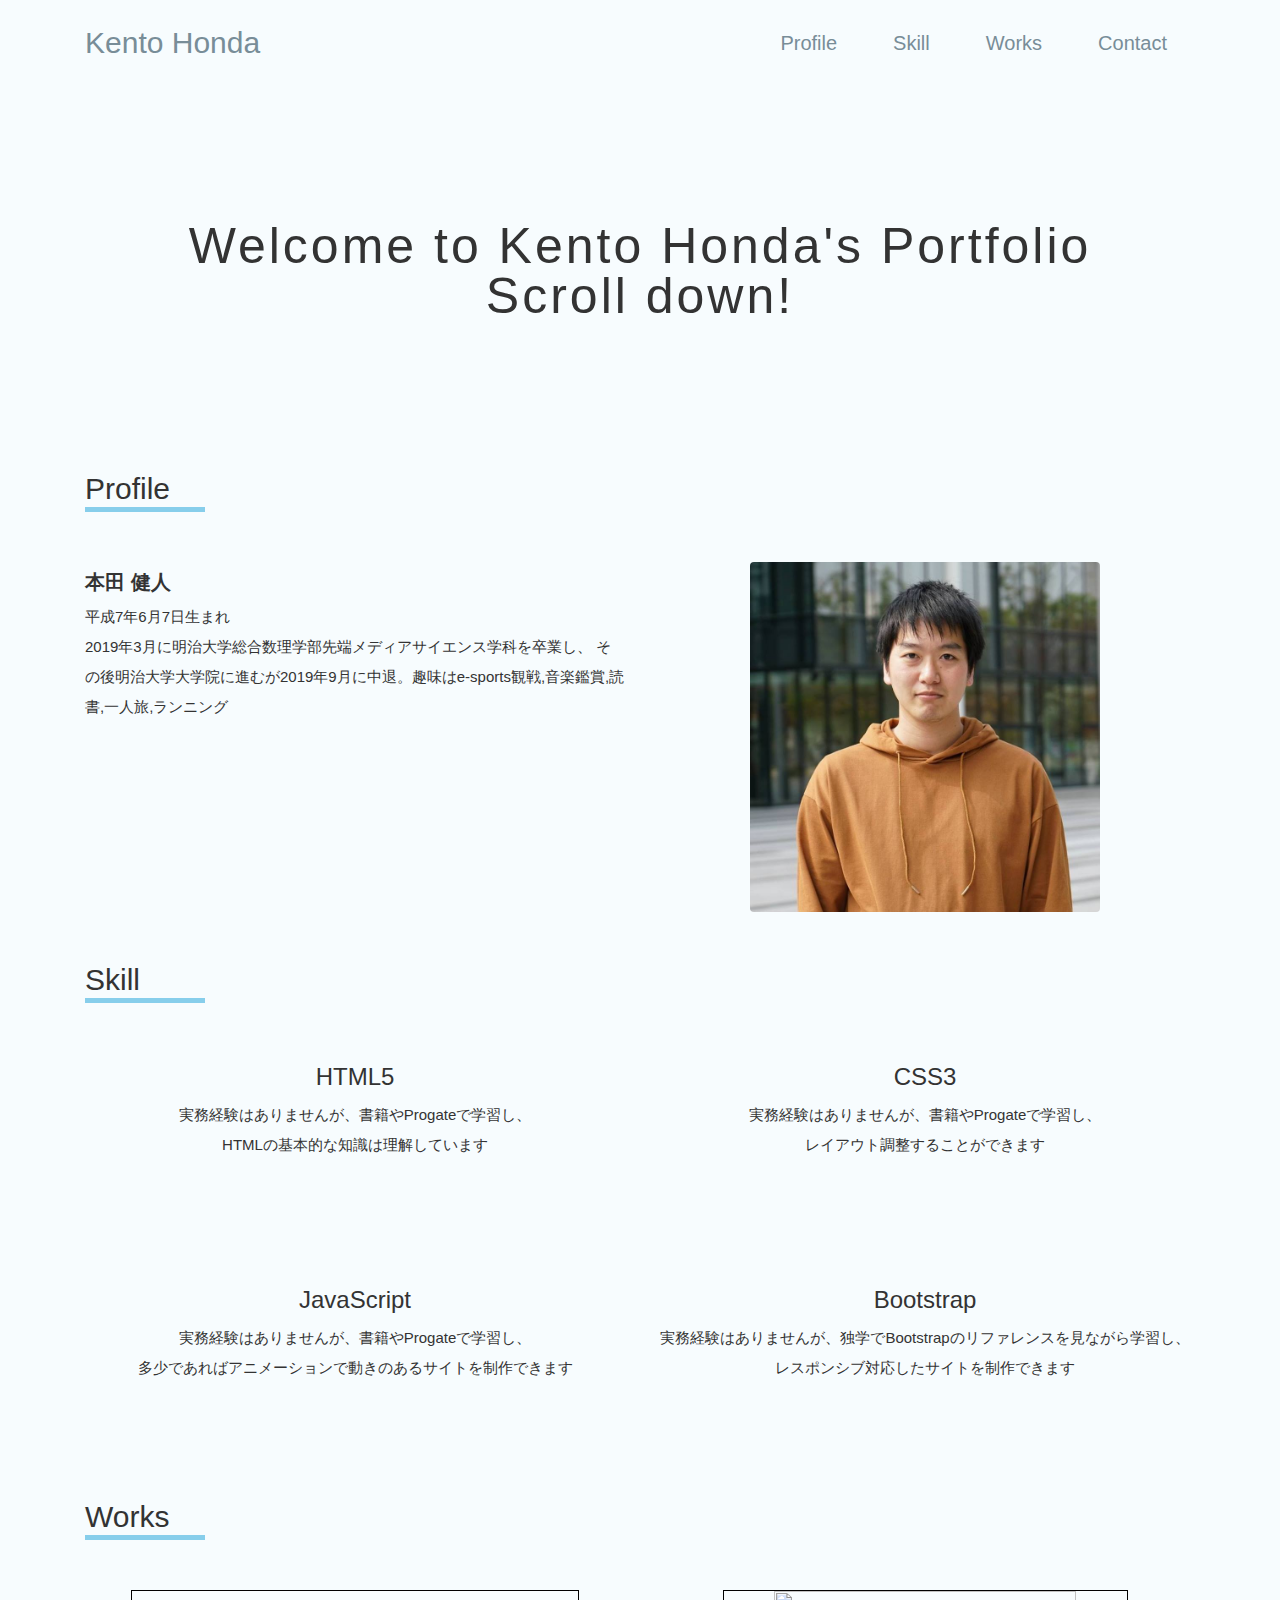
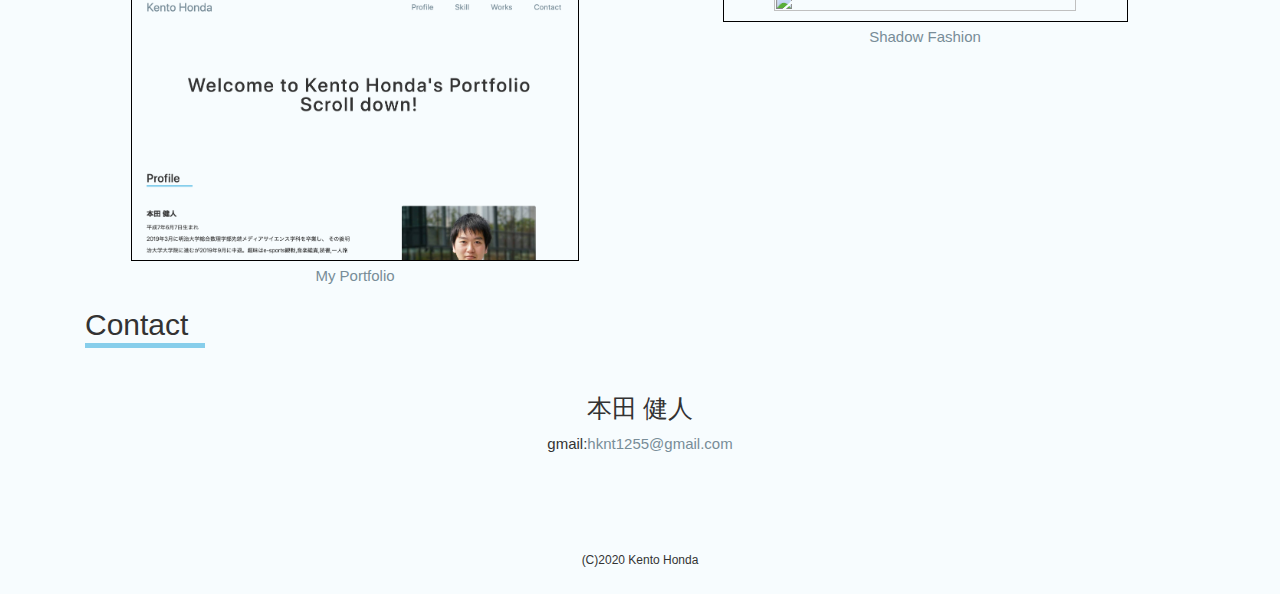
==== index.html @ eb07c44d "FirstCommit" ====
<!DOCTYPE html>
<html>
  <head>
    <meta charset="UTF-8">
    <title>本田健人のポートフォリオ</title>
    <meta http-equiv="X-UA-Compatible" content="IE=edge">
    <meta name="viewport" content="width=device-width, initial-scale=1">
    <script type="text/javascript" src="js/jquery-3.4.1.min.js"></script>
    <script type="text/javascript" src="js/bootstrap.js"></script>
    <script type="text/javascript" src="js/script.js"></script>
    <script src="https://kit.fontawesome.com/d9b17dc977.js" crossorigin="anonymous"></script>
    <link rel="stylesheet" href="css/bootstrap.css">
    <link rel="stylesheet" href="css/style.css">
  </head>
  <body>
    <!-- header始まり -->
    <header>
      <nav class="navbar navbar-expand-md">
        <div class="container">
          <div class="navbar-header logo">
            <a href="index.html" class="navbar-brand">Kento Honda</a>
          </div>

          <button class="navbar-toggler" type="button" data-toggle="collapse" data-target="#navmenu1" aria-controls="navmenu1" aria-expanded="false">
            <span class="navbar-toggler-icon"></span>
          </button>
          
          <div class="collapse navbar-collapse justify-content-end" id="navmenu1">
            <div class="navbar-nav global-nav menu-link">
              <a class="nav-item nav-link" href="#profile">Profile</a>
              <a class="nav-item nav-link" href="#skill">Skill</a>
              <a class="nav-item nav-link" href="#works">Works</a>
              <a class="nav-item nav-link" href="#contact">Contact</a>
            </div>
          </div>
        </div>
      </nav>
    </header>
    <!-- header終わり -->

    <!-- wrap始まり -->
    <div id="wrap">
      <div class="container">
        <div class="main-center">
          <div class="main-title">
            <h1>Welcome to Kento Honda's Portfolio<br>Scroll down!</h1>
          </div>
          <!-- Profile -->
          <h1 class="icon" id="profile">Profile</h1>
          <div class="row profile clearfix">
            <div class="col-md-6 col-xs-12 profile-txt">
              <p><span>本田 健人</span><br>平成7年6月7日生まれ<br>2019年3月に明治大学総合数理学部先端メディアサイエンス学科を卒業し、
                その後明治大学大学院に進むが2019年9月に中退。趣味はe-sports観戦,音楽鑑賞,読書,一人旅,ランニング
              </p>
            </div>
            <div class="col-md-6 col-xs-12 text-center">
              <img src="images/kento.jpg" alt="本田健人プロフィール画像" class="profile-image rounded">
            </div>
          </div>
          <!-- Skill -->
          <h1 class="icon" id="skill">Skill</h1>
          <div class="row skills">
            <div class="col-md-6 col-xs-12 skill">
              <div class="skill-icon">
                <h4>HTML5</h4>            
                <i class="fab fa-html5 sample"></i>
              </div>
              <p class="txt-content">実務経験はありませんが、書籍やProgateで学習し、<br>HTMLの基本的な知識は理解しています</p>
            </div>
            <div class="col-md-6 col-xs-12 skill">
              <div class="skill-icon">
                <h4>CSS3</h4>                
                <i class="fab fa-css3-alt sample"></i>
              </div>
              <p class="txt-content">実務経験はありませんが、書籍やProgateで学習し、<br>レイアウト調整することができます</p>
            </div>
            <div class="col-md-6 col-xs-12 skill">
              <div class="skill-icon">
                <h4>JavaScript</h4>               
                <i class="fab fa-js-square sample"></i>
              </div>
              <p class="txt-content">実務経験はありませんが、書籍やProgateで学習し、<br>多少であればアニメーションで動きのあるサイトを制作できます</p>
            </div>
            <div class="col-md-6 col-xs-12 skill">
              <div class="skill-icon">
                <h4>Bootstrap</h4>                
                <i class="fab fa-bootstrap sample"></i>
              </div>
              <p class="txt-content">実務経験はありませんが、独学でBootstrapのリファレンスを見ながら学習し、<br>レスポンシブ対応したサイトを制作できます</p>
            </div>
          </div>
          <!-- Works -->
          <h1 class="icon" id="works">Works</h1>
          <div class="row">
            <div class="col-md-6 col-xs-12 text-center work">
              <p><a href="index.html"><img src="images/portfolio.png" class="img-responsive" width="83%" height="83%"><br>My Portfolio</a></p>
            </div>
            <div class="col-md-6 col-xs-12 text-center work">
              <p><a href="work.html"><img src="images/shadowfashion.JPG" class="img-responsive" width="75%" height="75%"><br>Shadow Fashion</a></p>
            </div>
          </div>
          <!-- Contact -->
          <div id="contact">
            <h1 class="icon">Contact</h1>
            <div class="gmail">
              <p class="my-name">本田 健人</p>
              <p class="my-mail">gmail:<a href="mailto:hknt1255@gmail.com">hknt1255@gmail.com</a></p>
            </div>
            <div class="sns">
              <div class="facebook sns-name">
                <a href="https://www.facebook.com/kendo800" class="fab fa-facebook-square"></a>
              </div>  
              <div class="github sns-name">
                <a href="https://github.com/knt800run" class="fab fa-github-square"></a>
              </div>
            </div>
          </div>
        </div>
      </div>
    </div>
    <!-- wrap終わり -->
  
    <!-- footer始まり -->
    <footer>
      <small>(C)2020 Kento Honda</small>
    </footer>
    <!-- footer終わり -->
  </body>
</html>
---- css/style.css ----
@charset "utf-8";

body {
    margin: 0;
    padding: 0;
    color: #333333;
    font-size: 15px;
    line-height: 2;
    background-color: #F7FCFE;
}
p,h1,h2,h3,h4,h5,h6 {
    margin-top: 0;
}
img {
    vertical-align: bottom;
}
ul {
    margin: 0;
    padding: 0;
}
a {
    color: #788d98;
    text-decoration: none;
}
a:hover {
    color: #788d98;
    text-decoration: none;
}
iframe {
    display: inline-block;
    margin: 0;
}
button:focus {
	outline:0;
}

/* header */
header {
    width: 100%;
}
.logo a{
    font-size: 30px;
    color: #788d98;
}
.menu-link a:hover {
    text-decoration: none;
    color: skyblue;
    border-bottom: skyblue 2px solid;
    padding-bottom: 2px;
}
.navbar-toggler {
    border-color: #ffffff;
}
.navbar-toggler .navbar-toggler-icon {
    background-image: url("data:image/svg+xml;charset=utf8,%3Csvg viewBox='0 0 30 30' xmlns='http://www.w3.org/2000/svg'%3E%3Cpath stroke='rgba(120, 141, 152, 1)' stroke-width='3' stroke-miterlimit='10' d='M4 7h22M4 15h22M4 23h22'/%3E%3C/svg%3E");
}
.navbar-toggler .navbar-toggler-icon:hover {
    background-image: url("data:image/svg+xml;charset=utf8,%3Csvg viewBox='0 0 30 30' xmlns='http://www.w3.org/2000/svg'%3E%3Cpath stroke='rgba(135, 206, 235, 1)' stroke-width='3' stroke-miterlimit='10' d='M4 7h22M4 15h22M4 23h22'/%3E%3C/svg%3E");
}
.global-nav a {
    margin: 0 20px;
    font-size: 20px;
}

/* wrap */
#wrap {
    clear: both;
    margin-top: 100px;
    padding: 35px 0;
}
.main-center {
    margin: 0 auto;
}
.main-title h1 {
    font-size: 50px;
    line-height: 1;
    text-align: center;
    margin-bottom: 150px;
    letter-spacing: 3px;
}
.icon {
    font-size: 30px;
    border-bottom: skyblue 5px solid;
    width: 120px;
    margin-bottom: 50px;
}
/* Profile */
.profile {
    margin-bottom: 50px;
}
.profile-txt {
    width: 80%;
    margin: 0 auto;
    text-align: center;
}
.profile-txt p {
    display: inline-block;
    text-align: left;
}
.profile-txt span {
    font-weight: bold;
    font-size: 20px;
}
.profile-image {
    width: 350px;
    height: 350px;
}
.clearfix:after {
    content: "";
    display: block;
    clear: both;
}
section {
    margin-bottom: 35px;
}
/* Skill */
.skill {
    margin-top: 10px;
    margin-bottom: 100px;
}
.skill h4 {
    text-align: center;
}
.skill p {
    text-align: center;
}
.skill-icon {
    widows: 50%;
}
.sample {
    font-size: 150px;
    display: block;
    text-align: center;
}
/* Works */
.work {
    float: left;
}
.work img {
    border: black 1px solid;
}
.work p {
    text-align: center;
}

/* Contact */
.gmail {
    text-align: center;
    line-height: 20px;
}
.gmail .my-name {
    font-size: 25px;
}
.my-mail {
    margin-bottom: 5px;
}
.sns {
    text-align: center;
    margin-top: 0px;
}
.sns-name {
    display: inline-block;
    padding: 0 20px;
    font-size: 40px;
}
.sns-name a:hover {
    color: skyblue;
}
/* footer */
footer {
    text-align: center;
    padding: 20px 0;
}
footer small {
    font-size: 12px;
}
/* work.html */
.underpanel {
    position: relative;
}
.overpanel {
    position: absolute;
    z-index: 2;
}
.work-show {
    margin-bottom: 40px;
}
.work-text {
    font-size: 20px;
    opacity: 0.6;
    text-align: left;
}
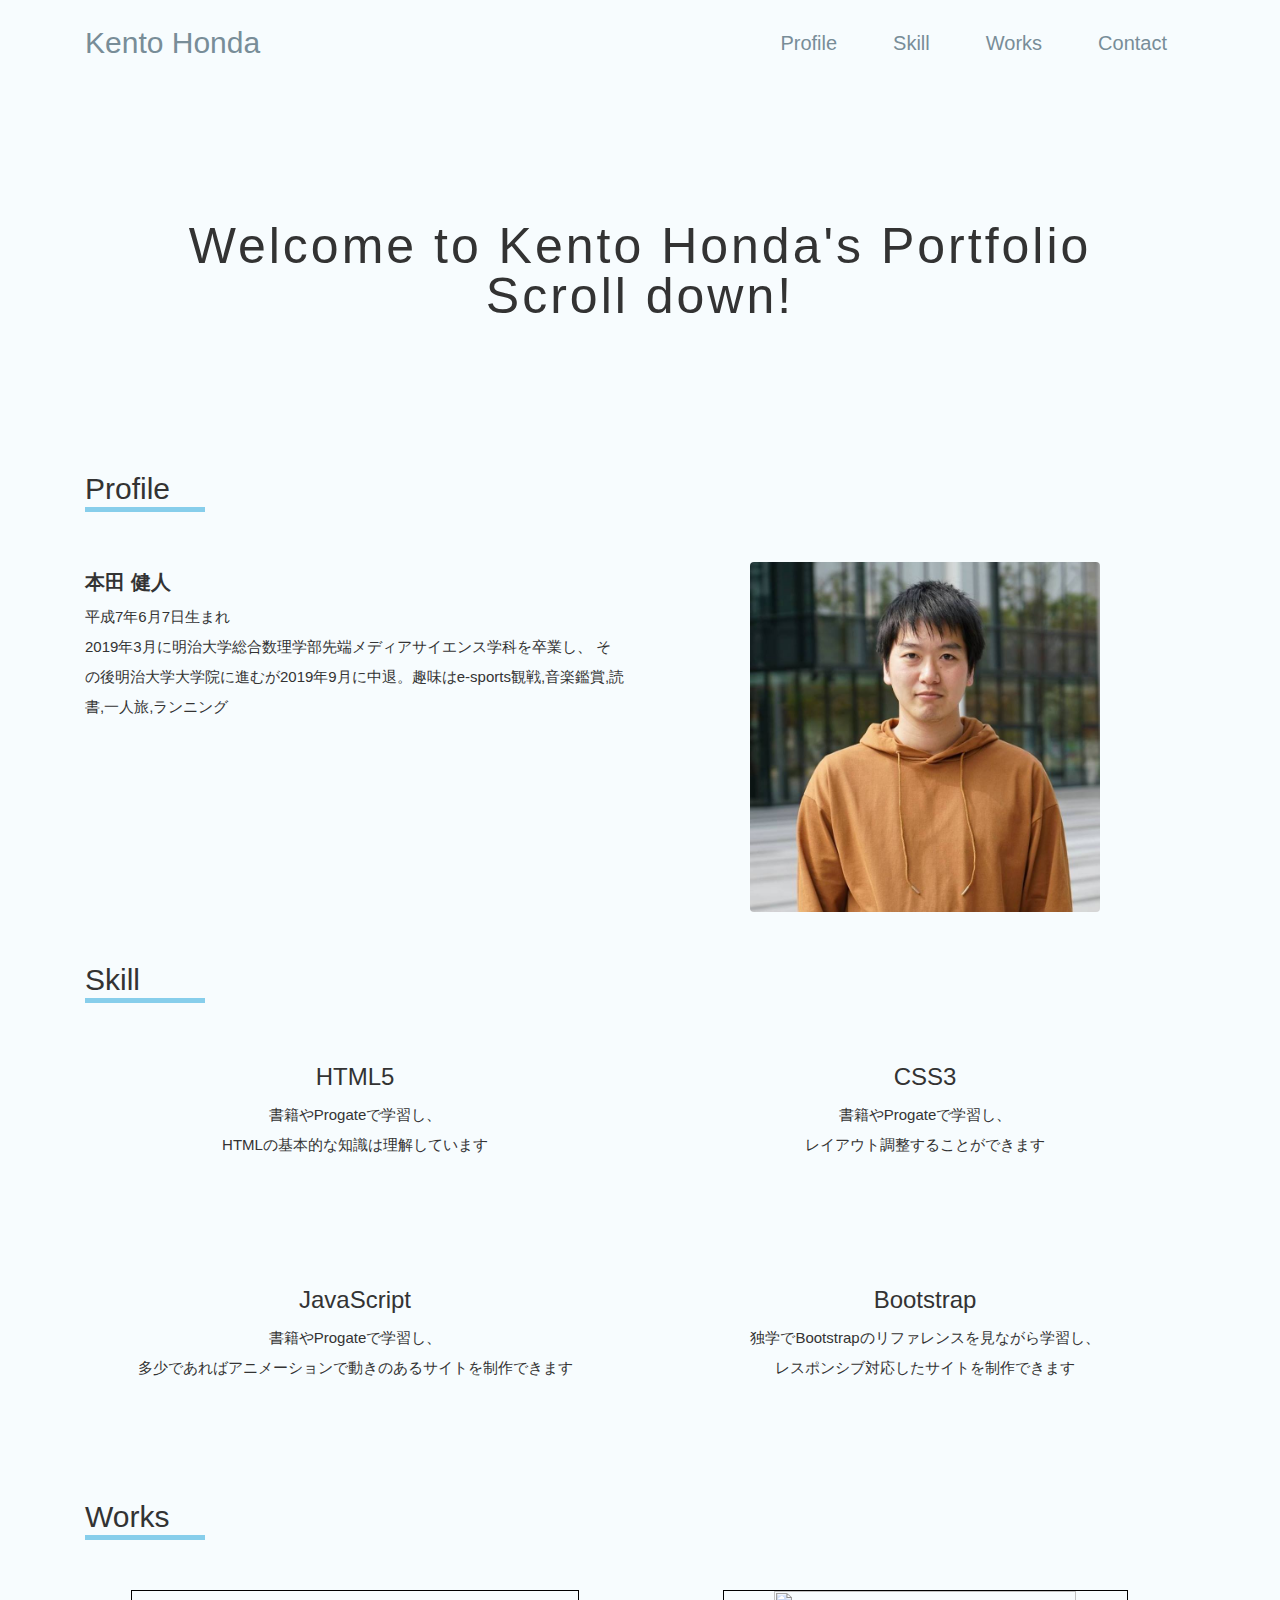
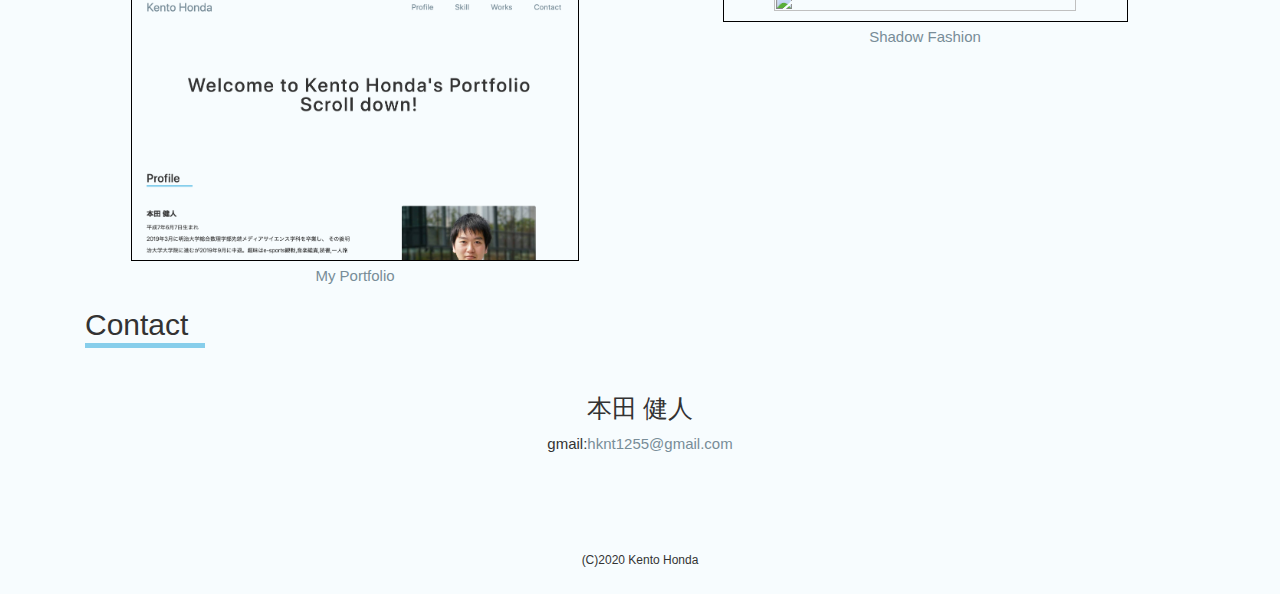
==== commit 26f9381e: "Second Commit" ====
--- a/index.html
+++ b/index.html
@@ -65,28 +65,28 @@
                 <h4>HTML5</h4>            
                 <i class="fab fa-html5 sample"></i>
               </div>
-              <p class="txt-content">実務経験はありませんが、書籍やProgateで学習し、<br>HTMLの基本的な知識は理解しています</p>
+              <p class="txt-content">書籍やProgateで学習し、<br>HTMLの基本的な知識は理解しています</p>
             </div>
             <div class="col-md-6 col-xs-12 skill">
               <div class="skill-icon">
                 <h4>CSS3</h4>                
                 <i class="fab fa-css3-alt sample"></i>
               </div>
-              <p class="txt-content">実務経験はありませんが、書籍やProgateで学習し、<br>レイアウト調整することができます</p>
+              <p class="txt-content">書籍やProgateで学習し、<br>レイアウト調整することができます</p>
             </div>
             <div class="col-md-6 col-xs-12 skill">
               <div class="skill-icon">
                 <h4>JavaScript</h4>               
                 <i class="fab fa-js-square sample"></i>
               </div>
-              <p class="txt-content">実務経験はありませんが、書籍やProgateで学習し、<br>多少であればアニメーションで動きのあるサイトを制作できます</p>
+              <p class="txt-content">書籍やProgateで学習し、<br>多少であればアニメーションで動きのあるサイトを制作できます</p>
             </div>
             <div class="col-md-6 col-xs-12 skill">
               <div class="skill-icon">
                 <h4>Bootstrap</h4>                
                 <i class="fab fa-bootstrap sample"></i>
               </div>
-              <p class="txt-content">実務経験はありませんが、独学でBootstrapのリファレンスを見ながら学習し、<br>レスポンシブ対応したサイトを制作できます</p>
+              <p class="txt-content">独学でBootstrapのリファレンスを見ながら学習し、<br>レスポンシブ対応したサイトを制作できます</p>
             </div>
           </div>
           <!-- Works -->
